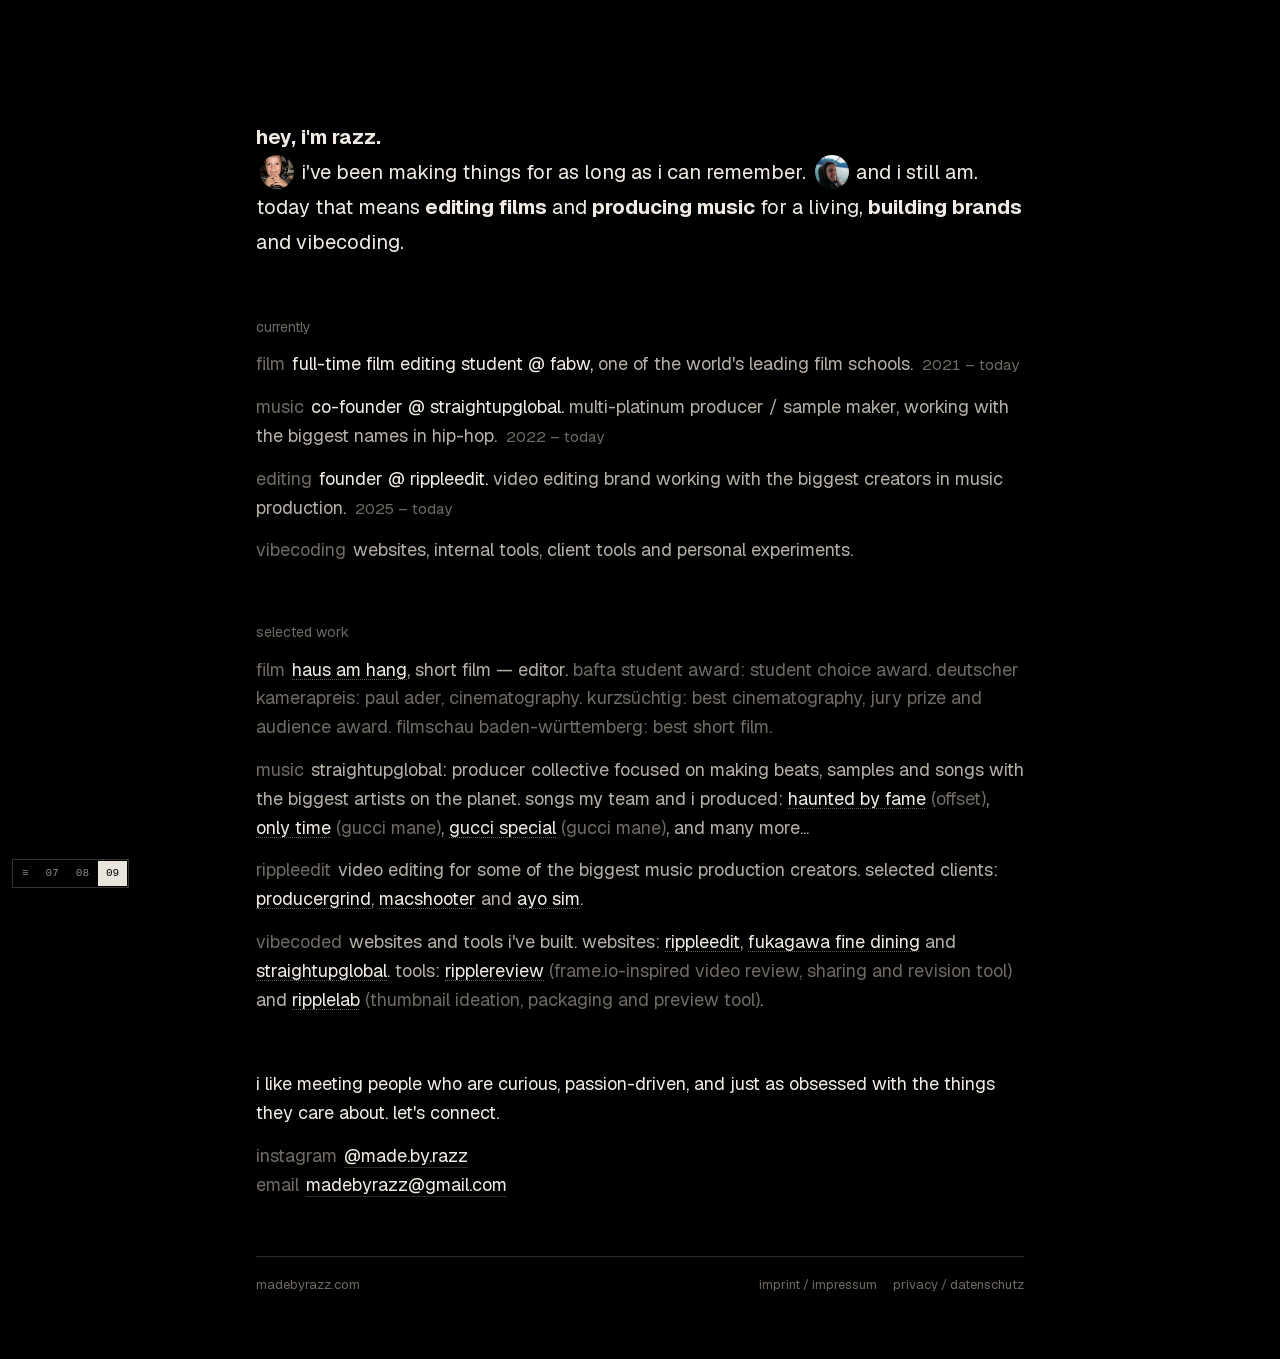
==== 09/index.html @ 76e35e64 "Initial commit: madebyrazz.com directions 07–09 Static personal homepage with three design direction" ====
<!doctype html>
<html lang="en">
<head>
<meta charset="utf-8">
<meta name="viewport" content="width=device-width, initial-scale=1">
<title>Razz — madebyrazz.com</title>
<meta name="description" content="Today that means editing films and producing music for a living, building brands and vibecoding.">
<meta name="theme-color" content="#000000">
<link rel="preload" href="fonts/geist.woff2" as="font" type="font/woff2" crossorigin>
<link rel="stylesheet" href="style.css">
<script>document.documentElement.classList.add('js')</script>
</head>
<body>
<main class="col">

<header class="intro">
  <h1>hey, i'm razz.</h1>
  <p><img class="p face" src="img/me-then.jpg" data-src="img/me-then.jpg" data-ratio="1" alt="Emanuel as a child, wearing studio headphones" width="480" height="480" tabindex="0"> I've been making things for as long as I can remember.
  <img class="p face" src="img/me-now.jpg" data-src="img/me-now.jpg" data-ratio="1" alt="Emanuel today, sitting on a bench" width="640" height="640" tabindex="0"> And I still am.
  Today that means <strong>editing films</strong> and <strong>producing music</strong> for a living, <strong>building brands</strong> and vibecoding.</p>
</header>

<section>
  <h2>CURRENTLY</h2>
  <p><span class="k">FILM</span> <span class="role">Full-time Film Editing Student @ FABW,</span> One of the world's leading film schools. <span class="yr">2021 – today</span></p>
  <p><span class="k">MUSIC</span> <span class="role">Co-Founder @ STRAIGHTUPGLOBAL.</span> Multi-Platinum Producer / Sample Maker, working with the biggest names in hip-hop. <span class="yr">2022 – today</span></p>
  <p><span class="k">EDITING</span> <span class="role">Founder @ RippleEdit.</span> Video editing brand working with the biggest creators in music production. <span class="yr">2025 – today</span></p>
  <p><span class="k">VIBECODING</span> Websites, internal tools, client tools and personal experiments.</p>
</section>

<section>
  <h2>SELECTED WORK</h2>
  <p><span class="k">FILM</span> <span class="p" data-src="img/haus-am-hang.jpg" data-ratio="1.7937219730941705" data-cap="still: MDR / Paul Ader" tabindex="0">HAUS AM HANG</span>, short film — editor.
    <span class="dim">BAFTA Student Award: Student Choice Award. Deutscher Kamerapreis: Paul Ader, Cinematography. kurzsüchtig: best cinematography, jury prize and audience award. Filmschau Baden-Württemberg: Best Short Film.</span></p>
  <p><span class="k">MUSIC</span> STRAIGHTUPGLOBAL: Producer collective focused on making beats, samples and songs with the biggest artists on the planet. SONGS MY TEAM AND I PRODUCED: <a class="p" data-src="img/cover-haunted-by-fame.jpg" data-ratio="1" href="https://open.spotify.com/track/2pHnTA5XactfK9TvlHBKsu" target="_blank" rel="noopener">HAUNTED BY FAME</a> <span class="dim">(Offset)</span>, <a class="p" data-src="img/cover-only-time.jpg" data-ratio="1" href="https://open.spotify.com/track/3jZr9yjhzg2GGnvhRsJiua" target="_blank" rel="noopener">ONLY TIME</a> <span class="dim">(Gucci Mane)</span>, <a class="p" data-src="img/cover-gucci-special.jpg" data-ratio="1" href="https://open.spotify.com/track/094tyHLH13FLZvQ7HyrMTG" target="_blank" rel="noopener">GUCCI SPECIAL</a> <span class="dim">(Gucci Mane)</span>, and many more...</p>
  <p><span class="k">RIPPLEEDIT</span> Video editing for some of the biggest music production creators. SELECTED CLIENTS: <a class="p" data-src="img/ig-producergrind.jpg" data-ratio="1" href="https://www.instagram.com/producergrind/" target="_blank" rel="noopener">ProducerGrind</a>, <a class="p" data-src="img/ig-macshooter.jpg" data-ratio="1" href="https://www.instagram.com/macshooter49/" target="_blank" rel="noopener">MACSHOOTER</a> and <a class="p" data-src="img/ig-ayo-sim.jpg" data-ratio="1" href="https://www.instagram.com/1ayosim/" target="_blank" rel="noopener">Ayo Sim</a>.</p>
  <p><span class="k">VIBECODED</span> Websites and tools I've built. WEBSITES: <a class="p" data-src="img/site-rippleedit.jpg" data-ratio="1.6" data-cap="Video Editing Brand / Website" href="https://ripple-edit.com" target="_blank" rel="noopener">RIPPLEEDIT</a>, <span class="p" data-src="img/site-fukagawa.jpg" data-ratio="1.6" data-cap="Website / Brand" tabindex="0">FUKAGAWA FINE DINING</span> and <span class="p" data-src="img/site-sug-store.jpg" data-ratio="1.6" data-cap="E-Commerce / Music" tabindex="0">STRAIGHTUPGLOBAL</span>. TOOLS: <span class="p" data-src="img/tool-ripplereview.jpg" data-ratio="1.6" tabindex="0">RIPPLEREVIEW</span> <span class="dim">(Frame.io-inspired video review, sharing and revision tool)</span> and <span class="p" data-src="img/tool-ripplelab.jpg" data-ratio="1.6" tabindex="0">RIPPLELAB</span> <span class="dim">(Thumbnail ideation, packaging and preview tool)</span>.</p>
</section>

<section>
  <p class="say">I like meeting people who are curious, passion-driven, and just as obsessed with the things they care about. Let's connect.</p>
  <p class="links"><span class="k">Instagram</span> <a href="https://instagram.com/made.by.razz">@made.by.razz</a><br><span class="k">Email</span> <a href="mailto:madebyrazz@gmail.com">madebyrazz@gmail.com</a></p>
</section>

<footer>
  <span>madebyrazz.com</span>
  <span class="legal"><a href="../imprint/">Imprint / Impressum</a><a href="../privacy/">Privacy / Datenschutz</a></span>
</footer>

</main>

<div class="peek" aria-hidden="true"><div class="frame"><img alt=""></div><p></p></div>
<script src="script.js" defer></script>
<script src="../shared/switcher.js" defer></script>
</body>
</html>
---- 09/style.css ----
@font-face { font-family: 'Geist'; font-style: normal; font-weight: 400 700; font-display: swap; src: url(fonts/geist.woff2) format('woff2'); }

/* 07 — one narrow column, running text, lowercase */
:root {
  color-scheme: dark;
  --bg: #000;
  --ink: #efebe4;
  --text: #b4afa6;
  --dim: #6e6a63;
  --line: #2a2926;
  --f: 'Geist', -apple-system, system-ui, sans-serif;
}
* { box-sizing: border-box; }
html { -webkit-text-size-adjust: 100%; }
body {
  margin: 0;
  background: var(--bg);
  color: var(--text);
  font: 400 16px/1.6 var(--f);
  text-transform: lowercase;
  -webkit-font-smoothing: antialiased;
}
a { color: inherit; }
h1, h2, p, figure { margin: 0; }

/* mobile first: one phone-width column */
.col {
  max-width: 420px;
  margin: 0 auto;
  padding: 72px 24px 0;
}
section, .intro { margin-bottom: 44px; }
section p + p { margin-top: 12px; }

.intro { color: var(--ink); font-size: 17px; line-height: 1.75; }
.intro h1 { font: inherit; font-weight: 700; }
.intro strong { font-weight: 700; }

/* the two photos sit inside the sentence, small and round */
.face {
  display: inline-block;
  width: 1.7em; height: 1.7em;
  margin: 0 0.12em 0 0.18em;
  vertical-align: -0.5em;
  border-radius: 50%;
  object-fit: cover;
  cursor: default;
  transition: opacity .15s;
}
.face:hover, .face.on { opacity: .85; }
.face:focus-visible { outline: 1px solid var(--ink); outline-offset: 2px; }

h2 { font: 400 13px/1.6 var(--f); color: var(--dim); margin-bottom: 10px; }
.k { color: var(--dim); margin-right: 2px; }
.dim { color: var(--dim); }
.role { color: var(--ink); }
.say { color: var(--ink); }
.yr { color: var(--dim); font-size: 0.85em; font-variant-numeric: tabular-nums; white-space: nowrap; margin-left: 4px; }



/* hoverable project names: brighter, with a quiet dotted line */
.p {
  color: var(--ink);
  text-decoration: underline dotted;
  text-decoration-color: #5d5a54;
  text-decoration-thickness: 1px;
  text-underline-offset: 3px;
  cursor: default;
  transition: text-decoration-color .15s;
}
a.p { cursor: pointer; }
.p:hover, .p:focus-visible, .p.on { text-decoration-style: solid; text-decoration-color: var(--ink); outline: none; }

.links a { color: var(--ink); text-decoration: none; border-bottom: 1px solid var(--line); }
.links a:hover { border-color: var(--ink); }

footer {
  display: flex; justify-content: space-between; flex-wrap: wrap; gap: 8px 16px;
  padding: 18px 0 64px;
  border-top: 1px solid var(--line);
  font-size: 13px; color: var(--dim);
}
footer a { text-decoration: none; }
footer a:hover { color: var(--ink); }
.legal { display: flex; gap: 16px; }

/* the small preview that follows the cursor */
.peek {
  position: fixed; left: 0; top: 0; z-index: 10;
  width: 120px;
  text-align: center;
  pointer-events: none;
  opacity: 0;
  transition: opacity .16s ease;
  will-change: transform;
}
.peek.on { opacity: 1; }
.peek .frame {
  overflow: hidden;
  aspect-ratio: 1;
  border-radius: 50%;
  background: #1a1a18;
  box-shadow: 0 12px 40px rgba(0, 0, 0, .55);
}
.peek img { display: block; width: 100%; height: 100%; object-fit: cover; }
.peek p { display: inline-block; margin-top: 4px; padding: 2px 6px; border-radius: 4px; background: var(--bg); font-size: 12px; line-height: 1.4; color: var(--dim); }
.peek p:empty { display: none; }

/* desktop: labels on the left, text on the right, a comfortable reading width */
@media (min-width: 860px) {
  body { font-size: 18px; }
  .col { max-width: 864px; padding: 120px 48px 0; }
  .intro, section { margin-bottom: 56px; }
  .intro { font-size: 20px; line-height: 1.75; }
  section h2 { font-size: 14px; margin-bottom: 12px; }
  section p + p { margin-top: 14px; }
  .peek { width: 140px; }
}
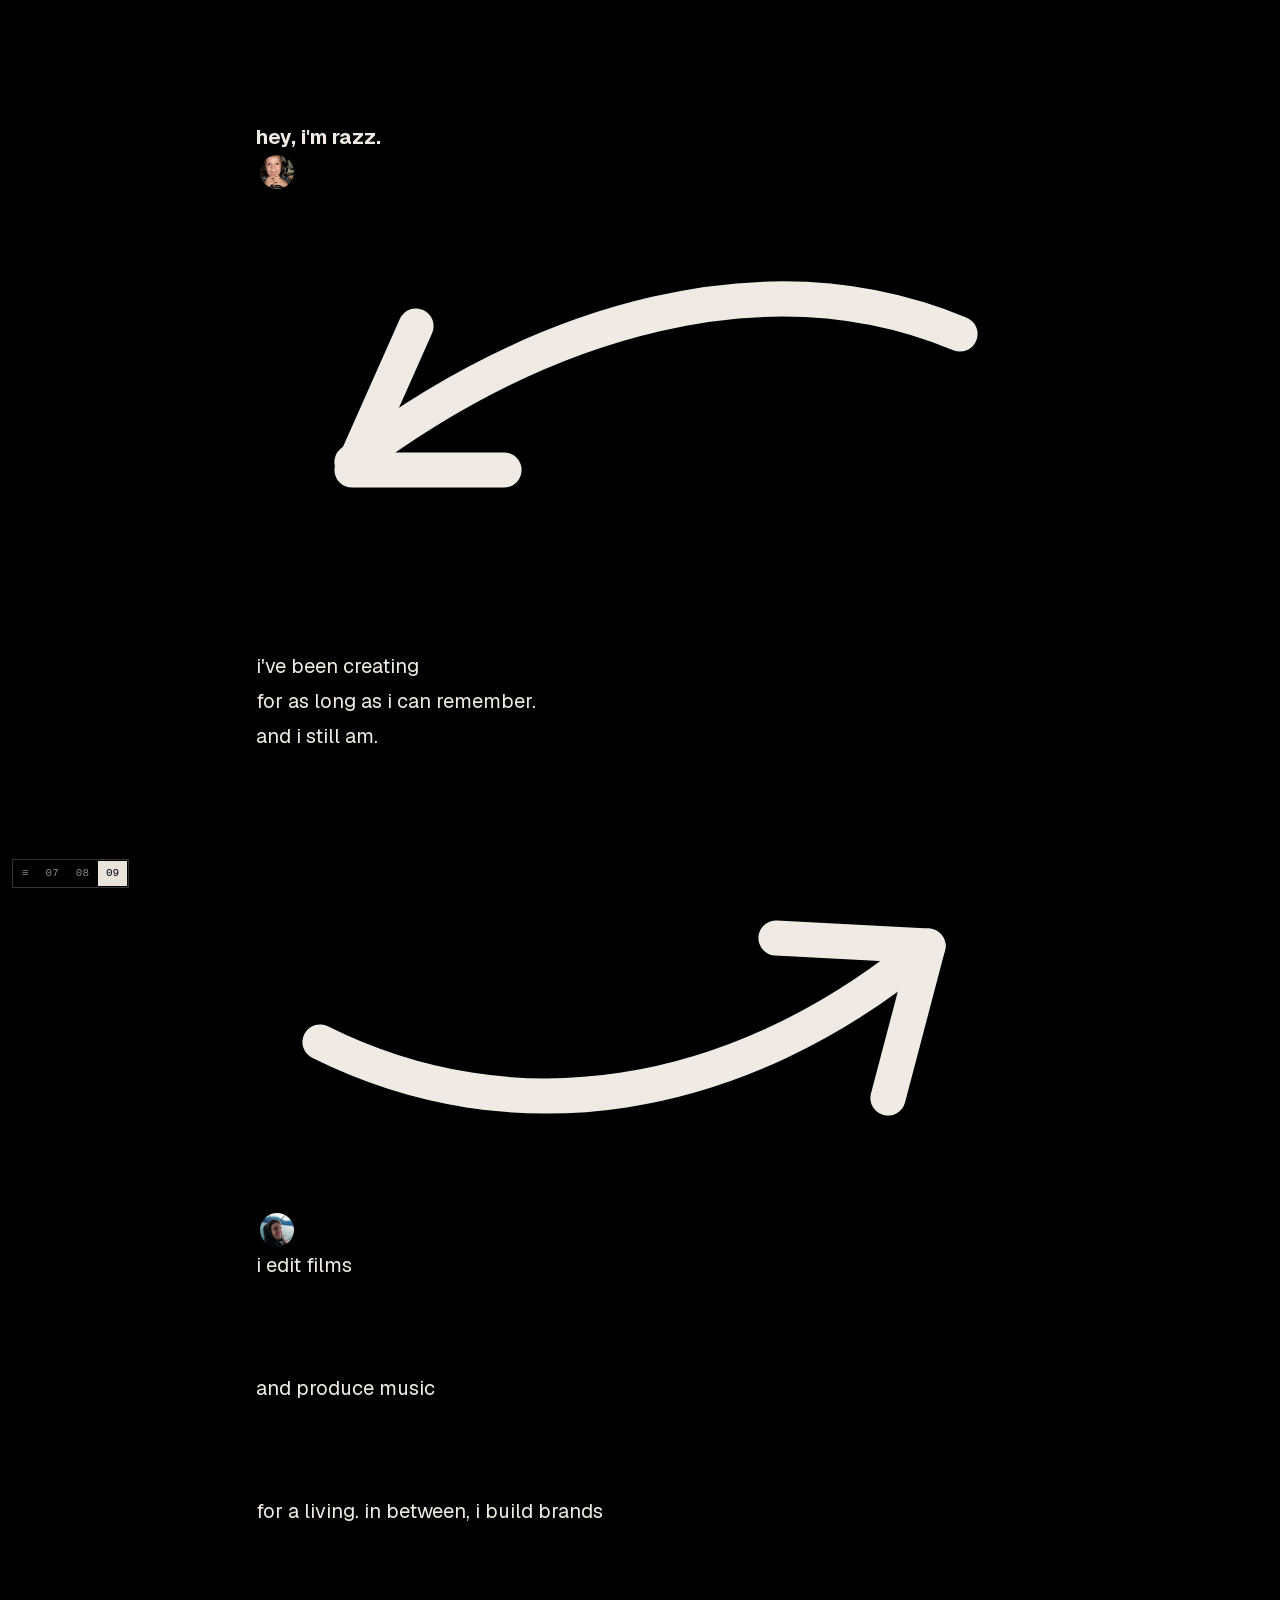
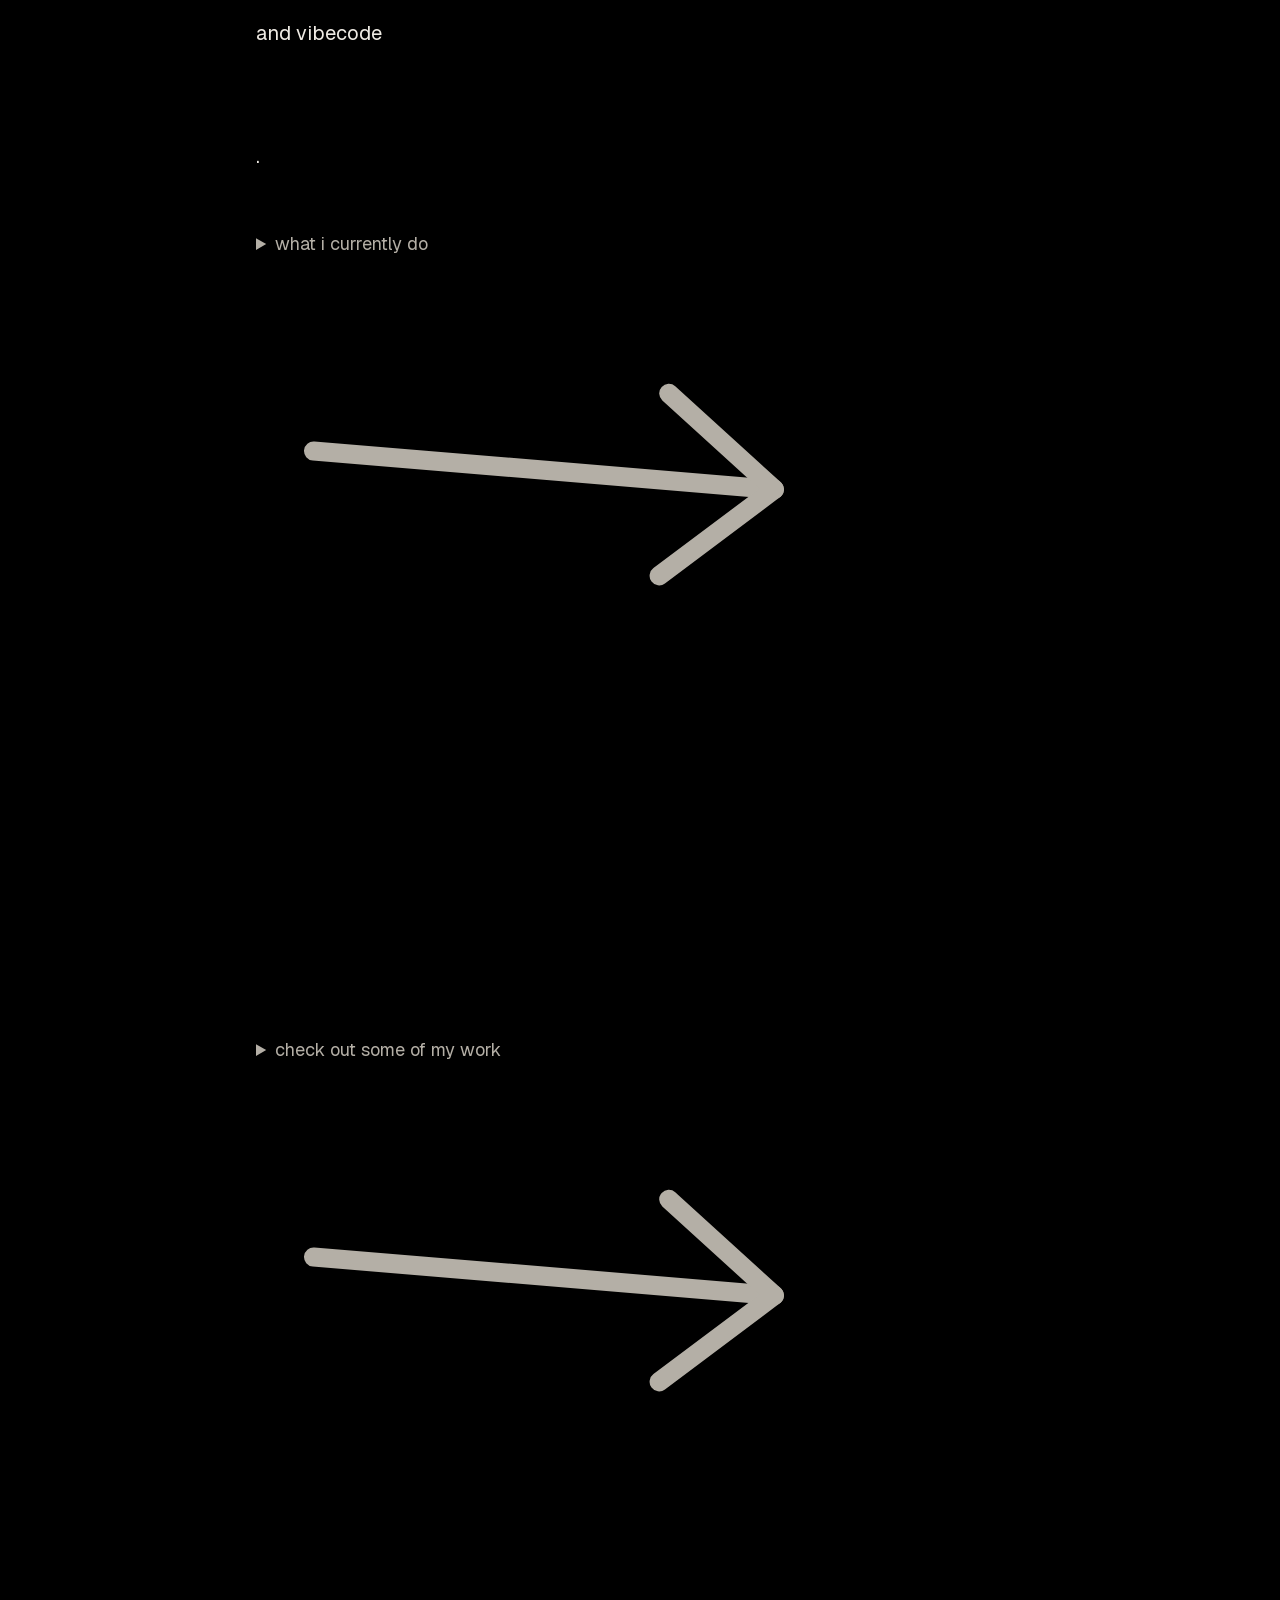
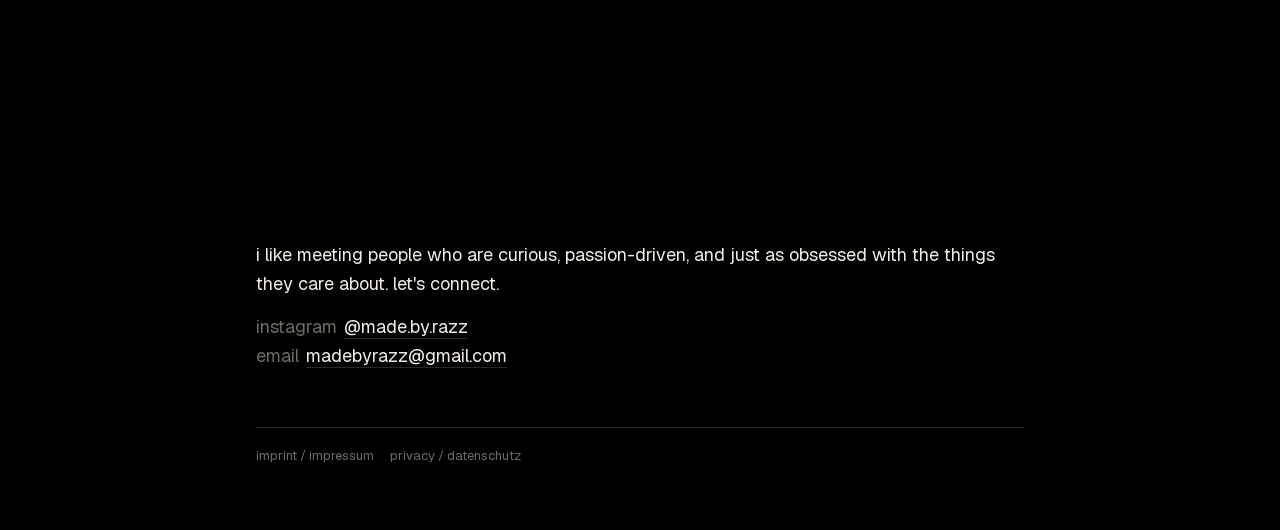
==== commit 214da9ec: "Favicon, tab title, social preview, handoff docs - Round favicon from today's photo, lowercase title" ====
--- a/09/index.html
+++ b/09/index.html
@@ -3,53 +3,79 @@
 <head>
 <meta charset="utf-8">
 <meta name="viewport" content="width=device-width, initial-scale=1">
-<title>Razz — madebyrazz.com</title>
-<meta name="description" content="Today that means editing films and producing music for a living, building brands and vibecoding.">
-<meta name="theme-color" content="#000000">
+<title>razz — editor, producer & creative</title>
+<meta name="description" content="I edit films and produce music for a living. In between, I build brands and vibecode.">
+<meta name="theme-color" content="#0a0a0a">
 <link rel="preload" href="fonts/geist.woff2" as="font" type="font/woff2" crossorigin>
+<link rel="preload" href="fonts/caveat.woff2" as="font" type="font/woff2" crossorigin>
 <link rel="stylesheet" href="style.css">
+<link rel="icon" type="image/png" sizes="64x64" href="img/favicon-64.png">
+<link rel="icon" type="image/png" sizes="512x512" href="img/favicon-512.png">
+<link rel="apple-touch-icon" href="img/apple-touch-icon.png">
+<meta property="og:type" content="website">
+<meta property="og:url" content="https://madebyrazz.com/">
+<meta property="og:title" content="razz — editor, producer & creative">
+<meta property="og:description" content="i edit films and produce music for a living. in between, i build brands and vibecode.">
+<meta property="og:image" content="https://madebyrazz.com/img/og.png">
+<meta property="og:image:width" content="1200">
+<meta property="og:image:height" content="630">
+<meta name="twitter:card" content="summary_large_image">
+<meta name="twitter:image" content="https://madebyrazz.com/img/og.png">
 <script>document.documentElement.classList.add('js')</script>
 </head>
 <body>
+<div class="grain" aria-hidden="true"></div>
+
 <main class="col">
 
 <header class="intro">
-  <h1>hey, i'm razz.</h1>
-  <p><img class="p face" src="img/me-then.jpg" data-src="img/me-then.jpg" data-ratio="1" alt="Emanuel as a child, wearing studio headphones" width="480" height="480" tabindex="0"> I've been making things for as long as I can remember.
-  <img class="p face" src="img/me-now.jpg" data-src="img/me-now.jpg" data-ratio="1" alt="Emanuel today, sitting on a bench" width="640" height="640" tabindex="0"> And I still am.
-  Today that means <strong>editing films</strong> and <strong>producing music</strong> for a living, <strong>building brands</strong> and vibecoding.</p>
+  <h1 class="in" style="--t:.1s">hey, i'm razz.</h1>
+  <figure class="row then in" style="--t:.7s">
+    <img class="p face" src="img/me-then.jpg" data-src="img/me-then.jpg" data-ratio="1" alt="Emanuel as a child, wearing studio headphones" width="480" height="480" tabindex="0">
+    <svg class="arrow" viewBox="0 0 48 28" fill="none" stroke="currentColor" stroke-width="2.2" stroke-linecap="round" stroke-linejoin="round"><path class="draw" d="M44 9 C 32 4, 18 8, 6 17"/><path class="draw tip" d="M15.5 17.5 L 6 17.5 L 10 8.5"/></svg>
+    <figcaption class="hand">i've been creating<br>for as long as i can remember.</figcaption>
+  </figure>
+  <figure class="row now in" style="--t:1.35s">
+    <figcaption class="hand">And I still am.</figcaption>
+    <svg class="arrow" viewBox="0 0 48 28" fill="none" stroke="currentColor" stroke-width="2.2" stroke-linecap="round" stroke-linejoin="round"><path class="draw" d="M4 18 C 16 24, 30 22, 42 12"/><path class="draw tip" d="M39.5 21.5 L 42 12 L 32.5 11.5"/></svg>
+    <img class="p face" src="img/me-now.jpg" data-src="img/me-now.jpg" data-ratio="1" alt="Emanuel today, sitting on a bench" width="640" height="640" tabindex="0">
+  </figure>
+  <p class="today in" style="--t:2s">I <span class="scribble" style="--d:0">edit films<svg viewBox="0 0 100 10" preserveAspectRatio="none" aria-hidden="true"><path d="M0.8 4 C 27.6 6.7, 42.4 5.2, 61.1 4.8 S 85.7 6.9, 95.4 3.8"/></svg></span> and <span class="scribble" style="--d:1">produce music<svg viewBox="0 0 100 10" preserveAspectRatio="none" aria-hidden="true"><path d="M1.4 5.8 C 17.9 4.3, 42.7 4.6, 67.7 4.9 S 90.3 3.6, 94.8 3.8 q 1.8 -0.7 1.6 -0.9"/></svg></span> for a living. In between, I <span class="scribble" style="--d:2">build brands<svg viewBox="0 0 100 10" preserveAspectRatio="none" aria-hidden="true"><path d="M3.3 5.9 C 22.9 8.3, 44.5 8.1, 65.8 4.1 S 80.4 4.6, 96.3 3.1 q 2.2 -1.1 2.1 -1.5"/></svg></span> and <span class="scribble" style="--d:3">vibecode<svg viewBox="0 0 100 10" preserveAspectRatio="none" aria-hidden="true"><path d="M3.7 7.3 C 23 4.5, 39.1 3.8, 56.7 7.2 S 82.5 3.6, 97.5 4.7 q 2 -0.5 2.3 -1"/></svg></span>.</p>
 </header>
 
-<section>
-  <h2>CURRENTLY</h2>
-  <p><span class="k">FILM</span> <span class="role">Full-time Film Editing Student @ FABW,</span> One of the world's leading film schools. <span class="yr">2021 – today</span></p>
-  <p><span class="k">MUSIC</span> <span class="role">Co-Founder @ STRAIGHTUPGLOBAL.</span> Multi-Platinum Producer / Sample Maker, working with the biggest names in hip-hop. <span class="yr">2022 – today</span></p>
-  <p><span class="k">EDITING</span> <span class="role">Founder @ RippleEdit.</span> Video editing brand working with the biggest creators in music production. <span class="yr">2025 – today</span></p>
-  <p><span class="k">VIBECODING</span> Websites, internal tools, client tools and personal experiments.</p>
+<details class="more in wave" style="--t:3.5s">
+  <summary><span class="hand">what i currently do</span><svg class="go" viewBox="0 0 40 40" fill="none" stroke="currentColor" stroke-linecap="round" stroke-linejoin="round" aria-hidden="true"><path class="shaft" d="M3 10 L 27 12"/><path class="tip" d="M21.5 7 L 27 12 L 21 16.5"/></svg></summary>
+  <div class="body">
+    <p><span class="k">film:<svg viewBox="0 0 100 10" preserveAspectRatio="none" aria-hidden="true" style="--i:0"><path d="M4.6 6.3 C 13.9 5.7, 45 7.9, 67.5 6.9 S 86.3 8.3, 99.3 5.7"/></svg></span> full-time film editing student @ <a class="p org" data-src="img/logo-fabw-badge.svg" data-title="Film Academy Baden-Württemberg" data-desc="Film school in Ludwigsburg, Germany. Its students have won Student Academy Awards, BAFTA Student Awards and more." href="https://www.filmakademie.de" target="_blank" rel="noopener"><img class="ico" src="img/logo-fabw-badge.svg" alt="Film Academy Baden-Württemberg" loading="lazy" decoding="async"><span class="t">fabw</span></a>, <span class="dim">one of the world's leading film schools.</span></p>
+    <p><span class="k">music:<svg viewBox="0 0 100 10" preserveAspectRatio="none" aria-hidden="true" style="--i:1"><path d="M2.8 4 C 17.2 6.8, 43 7.2, 67.7 6 S 89.5 5.1, 97.5 6.7"/></svg></span> co-founder @ <a class="p org" data-src="img/logo-sug-badge.jpg" data-title="STRAIGHTUPGLOBAL" data-desc="Producer collective making samples that end up in songs with the biggest names in hip-hop." href="https://www.instagram.com/straightupglobal/" target="_blank" rel="noopener"><img class="ico" src="img/logo-sug-badge.jpg" alt="STRAIGHTUPGLOBAL" loading="lazy" decoding="async"><span class="t">straightupglobal</span></a>, <span class="dim">multi-platinum producer / sample maker.</span></p>
+    <p><span class="k">editing:<svg viewBox="0 0 100 10" preserveAspectRatio="none" aria-hidden="true" style="--i:2"><path d="M1.6 5.1 C 12.1 2.6, 50.9 7.6, 63.2 4.1 S 86.7 6.1, 97.9 8 q 2.5 -0.8 2.7 -1.3"/></svg></span> founder @ <a class="p org" data-src="img/logo-rippleedit-badge.jpg" data-title="RippleEdit" data-desc="Video editing services for the biggest music production creators and their content across social media." href="https://ripple-edit.com" target="_blank" rel="noopener"><img class="ico" src="img/logo-rippleedit-badge.jpg" alt="RippleEdit" loading="lazy" decoding="async"><span class="t">rippleedit</span></a>, <span class="dim">working with the biggest creators in music production.</span></p>
+    <p class="quiet"><span class="k">vibecoding:</span> Websites, internal tools, client tools and personal experiments.</p>
+  </div>
+</details>
+
+<details class="more in wave" style="--t:3.62s">
+  <summary><span class="hand">check out some of my work</span><svg class="go" viewBox="0 0 40 40" fill="none" stroke="currentColor" stroke-linecap="round" stroke-linejoin="round" aria-hidden="true"><path class="shaft" d="M3 10 L 27 12"/><path class="tip" d="M21.5 7 L 27 12 L 21 16.5"/></svg></summary>
+  <div class="body">
+    <p><span class="k">one of the films i edited:</span> <a class="p" data-src="img/haus-am-hang-graded.jpg" data-ratio="1" data-title="Halfway House" data-desc="Short film. In a youth detention facility in the Black Forest, the disciplined Jurek is thrown off balance by the new inmate Sascha. Directed by Konstantin Münzel, cinematography by Paul Ader, edited by me." href="https://youtu.be/LbID0HTj_wI" target="_blank" rel="noopener"><img class="ico" src="img/haus-am-hang-graded.jpg" alt="" loading="lazy" decoding="async"><span class="t">halfway house</span></a>. <span class="dim">BAFTA Student Award: Student Choice Award. Deutscher Kamerapreis: Paul Ader, Cinematography. kurzsüchtig: best cinematography, jury prize and audience award. Filmschau Baden-Württemberg: Best Short Film.</span></p>
+    <p><span class="k">songs my team and i produced:</span> <a class="p" data-src="img/cover-haunted-by-fame.jpg" data-ratio="1" data-title="Haunted by Fame" data-desc="Offset, 18.4M monthly listeners. The title track of his album Haunted by Fame, built on a sample of ours." href="https://open.spotify.com/track/2pHnTA5XactfK9TvlHBKsu" target="_blank" rel="noopener"><img class="ico" src="img/cover-haunted-by-fame.jpg" alt="" loading="lazy" decoding="async"><span class="t">HAUNTED BY FAME</span></a> <span class="dim">(Offset)</span>, <a class="p" data-src="img/cover-only-time.jpg" data-ratio="1" data-title="Only Time" data-desc="Gucci Mane, 19.7M monthly listeners. Built on a sample of ours." href="https://open.spotify.com/track/3jZr9yjhzg2GGnvhRsJiua" target="_blank" rel="noopener"><img class="ico" src="img/cover-only-time.jpg" alt="" loading="lazy" decoding="async"><span class="t">ONLY TIME</span></a> <span class="dim">(Gucci Mane)</span>, <a class="p" data-src="img/cover-gucci-special.jpg" data-ratio="1" data-title="Gucci Special" data-desc="Gucci Mane, 19.7M monthly listeners. A beat of ours that sat on a hard drive for two years before it got placed." href="https://open.spotify.com/track/094tyHLH13FLZvQ7HyrMTG" target="_blank" rel="noopener"><img class="ico" src="img/cover-gucci-special.jpg" alt="" loading="lazy" decoding="async"><span class="t">GUCCI SPECIAL</span></a> <span class="dim">(Gucci Mane)</span>, <span class="dim">and many more...</span></p>
+    <p><span class="k">creators i edit for:</span> <a class="p" data-src="img/ig-producergrind.jpg" data-ratio="1" data-title="ProducerGrind" data-desc="Was the biggest podcast and hub for producers, with interviews with Metro Boomin, Zaytoven, Timbaland and more. 244K YouTube subscribers · 281K Instagram followers." href="https://www.instagram.com/producergrind/" target="_blank" rel="noopener"><img class="ico" src="img/ig-producergrind.jpg" alt="" loading="lazy" decoding="async"><span class="t">ProducerGrind</span></a>, <a class="p" data-src="img/ig-macshooter.jpg" data-ratio="1" data-title="MACSHOOTER" data-desc="Producer and creator with credits for Future, Polo G, Young Thug and G Herbo. 69K YouTube subscribers · 51.8K Instagram followers." href="https://www.instagram.com/macshooter49/" target="_blank" rel="noopener"><img class="ico" src="img/ig-macshooter.jpg" alt="" loading="lazy" decoding="async"><span class="t">MACSHOOTER</span></a> and <a class="p" data-src="img/ig-ayo-sim.jpg" data-ratio="1" data-title="Ayo Sim" data-desc="Platinum producer behind songs for Gunna, Lil Baby and Lil Durk. Started his content in late 2025 and runs it at a seriously high level. 4.67K YouTube subscribers · 13.4K Instagram followers." href="https://www.instagram.com/1ayosim/" target="_blank" rel="noopener"><img class="ico" src="img/ig-ayo-sim.jpg" alt="" loading="lazy" decoding="async"><span class="t">Ayo Sim</span></a>.</p>
+    <p class="quiet"><span class="k">websites i vibecoded:</span> <a class="p" data-src="img/logo-rippleedit-badge.jpg" data-ratio="1" data-title="RippleEdit, portfolio website" data-desc="The brand’s business card: a clean portfolio with scroll effects that serve the story, and a direct way to send inquiries." href="https://ripple-edit.com" target="_blank" rel="noopener"><img class="ico" src="img/logo-rippleedit-badge.jpg" alt="" loading="lazy" decoding="async"><span class="t">rippleedit</span></a>, <span class="p" data-src="img/site-fukagawa.jpg" data-ratio="1" data-title="Fukagawa Fine Dining, website and brand" data-desc="Bringing the restaurant online the way it feels in person: a precise, warm room and the art of ikebana. Built for a close friend, the owner." tabindex="0"><img class="ico" src="img/site-fukagawa.jpg" alt="" loading="lazy" decoding="async"><span class="t">fukagawa fine dining</span></span> and <a class="p" data-src="img/logo-sug-badge.jpg" data-ratio="1" data-title="STRAIGHTUPGLOBAL, Shopify store" data-desc="A professional home with a clear brand identity that gives producers access to our samples." href="https://7b4b9b.myshopify.com" target="_blank" rel="noopener"><img class="ico" src="img/logo-sug-badge.jpg" alt="" loading="lazy" decoding="async"><span class="t">straightupglobal</span></a>.</p>
+    <p class="quiet"><span class="k">tools i vibecoded:</span> <span class="p" data-src="img/logo-ripplereview-badge.jpg" data-ratio="1" data-title="RippleReview" data-desc="Client-internal tool for RippleEdit clients: Frame.io-inspired video review, sharing and revisions." tabindex="0"><img class="ico" src="img/logo-ripplereview-badge.jpg" alt="" loading="lazy" decoding="async"><span class="t">ripplereview</span></span>, <span class="p" data-src="img/logo-ripplelab-badge.jpg" data-ratio="1" data-title="RippleLab" data-desc="Internal tool for RippleEdit: thumbnail ideation, packaging and preview." tabindex="0"><img class="ico" src="img/logo-ripplelab-badge.jpg" alt="" loading="lazy" decoding="async"><span class="t">ripplelab</span></span> and <span class="p" data-src="img/logo-sugpacks-badge.jpg" data-ratio="1" data-title="SUG Packs" data-desc="Internal tool for STRAIGHTUPGLOBAL: a smart library for our samples." tabindex="0"><img class="ico" src="img/logo-sugpacks-badge.jpg" alt="" loading="lazy" decoding="async"><span class="t">sug packs</span></span>.</p>
+  </div>
+</details>
+
+<section class="in wave" style="--t:3.74s">
+  <p class="say">I like meeting people who are curious, passion-driven, and just as obsessed with the things they care about. Let's connect.</p>
+  <p class="links"><span class="k">Instagram</span> <a href="https://instagram.com/made.by.razz" target="_blank" rel="noopener">@made.by.razz</a><br><span class="k">Email</span> <a href="mailto:madebyrazz@gmail.com">madebyrazz@gmail.com</a></p>
 </section>
 
-<section>
-  <h2>SELECTED WORK</h2>
-  <p><span class="k">FILM</span> <span class="p" data-src="img/haus-am-hang.jpg" data-ratio="1.7937219730941705" data-cap="still: MDR / Paul Ader" tabindex="0">HAUS AM HANG</span>, short film — editor.
-    <span class="dim">BAFTA Student Award: Student Choice Award. Deutscher Kamerapreis: Paul Ader, Cinematography. kurzsüchtig: best cinematography, jury prize and audience award. Filmschau Baden-Württemberg: Best Short Film.</span></p>
-  <p><span class="k">MUSIC</span> STRAIGHTUPGLOBAL: Producer collective focused on making beats, samples and songs with the biggest artists on the planet. SONGS MY TEAM AND I PRODUCED: <a class="p" data-src="img/cover-haunted-by-fame.jpg" data-ratio="1" href="https://open.spotify.com/track/2pHnTA5XactfK9TvlHBKsu" target="_blank" rel="noopener">HAUNTED BY FAME</a> <span class="dim">(Offset)</span>, <a class="p" data-src="img/cover-only-time.jpg" data-ratio="1" href="https://open.spotify.com/track/3jZr9yjhzg2GGnvhRsJiua" target="_blank" rel="noopener">ONLY TIME</a> <span class="dim">(Gucci Mane)</span>, <a class="p" data-src="img/cover-gucci-special.jpg" data-ratio="1" href="https://open.spotify.com/track/094tyHLH13FLZvQ7HyrMTG" target="_blank" rel="noopener">GUCCI SPECIAL</a> <span class="dim">(Gucci Mane)</span>, and many more...</p>
-  <p><span class="k">RIPPLEEDIT</span> Video editing for some of the biggest music production creators. SELECTED CLIENTS: <a class="p" data-src="img/ig-producergrind.jpg" data-ratio="1" href="https://www.instagram.com/producergrind/" target="_blank" rel="noopener">ProducerGrind</a>, <a class="p" data-src="img/ig-macshooter.jpg" data-ratio="1" href="https://www.instagram.com/macshooter49/" target="_blank" rel="noopener">MACSHOOTER</a> and <a class="p" data-src="img/ig-ayo-sim.jpg" data-ratio="1" href="https://www.instagram.com/1ayosim/" target="_blank" rel="noopener">Ayo Sim</a>.</p>
-  <p><span class="k">VIBECODED</span> Websites and tools I've built. WEBSITES: <a class="p" data-src="img/site-rippleedit.jpg" data-ratio="1.6" data-cap="Video Editing Brand / Website" href="https://ripple-edit.com" target="_blank" rel="noopener">RIPPLEEDIT</a>, <span class="p" data-src="img/site-fukagawa.jpg" data-ratio="1.6" data-cap="Website / Brand" tabindex="0">FUKAGAWA FINE DINING</span> and <span class="p" data-src="img/site-sug-store.jpg" data-ratio="1.6" data-cap="E-Commerce / Music" tabindex="0">STRAIGHTUPGLOBAL</span>. TOOLS: <span class="p" data-src="img/tool-ripplereview.jpg" data-ratio="1.6" tabindex="0">RIPPLEREVIEW</span> <span class="dim">(Frame.io-inspired video review, sharing and revision tool)</span> and <span class="p" data-src="img/tool-ripplelab.jpg" data-ratio="1.6" tabindex="0">RIPPLELAB</span> <span class="dim">(Thumbnail ideation, packaging and preview tool)</span>.</p>
-</section>
-
-<section>
-  <p class="say">I like meeting people who are curious, passion-driven, and just as obsessed with the things they care about. Let's connect.</p>
-  <p class="links"><span class="k">Instagram</span> <a href="https://instagram.com/made.by.razz">@made.by.razz</a><br><span class="k">Email</span> <a href="mailto:madebyrazz@gmail.com">madebyrazz@gmail.com</a></p>
-</section>
-
-<footer>
-  <span>madebyrazz.com</span>
+<footer class="in wave" style="--t:3.86s">
   <span class="legal"><a href="../imprint/">Imprint / Impressum</a><a href="../privacy/">Privacy / Datenschutz</a></span>
 </footer>
 
 </main>
 
-<div class="peek" aria-hidden="true"><div class="frame"><img alt=""></div><p></p></div>
+<div class="peek" aria-hidden="true"><div class="frame"><img alt=""></div><p></p><div class="info"><b></b><span></span></div></div>
 <script src="script.js" defer></script>
 <script src="../shared/switcher.js" defer></script>
 </body>
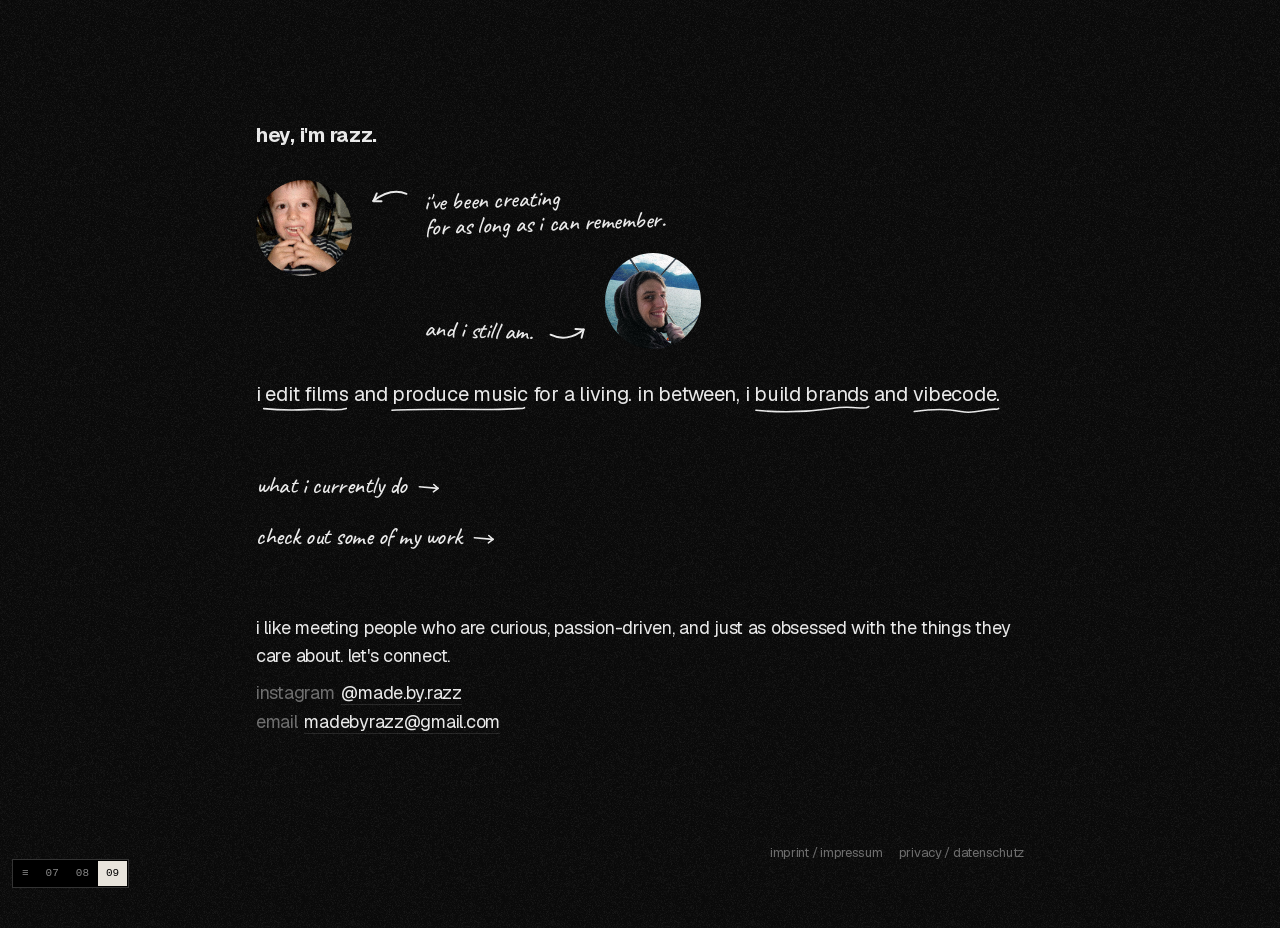
==== commit bede6ae6: "One smooth load-in wave, tab title with spaced hyphen - Whole page arrives in one top-to-bottom wave" ====
--- a/09/index.html
+++ b/09/index.html
@@ -3,7 +3,7 @@
 <head>
 <meta charset="utf-8">
 <meta name="viewport" content="width=device-width, initial-scale=1">
-<title>razz — editor, producer & creative</title>
+<title>razz - editor, producer & creative</title>
 <meta name="description" content="I edit films and produce music for a living. In between, I build brands and vibecode.">
 <meta name="theme-color" content="#0a0a0a">
 <link rel="preload" href="fonts/geist.woff2" as="font" type="font/woff2" crossorigin>
@@ -14,7 +14,7 @@
 <link rel="apple-touch-icon" href="img/apple-touch-icon.png">
 <meta property="og:type" content="website">
 <meta property="og:url" content="https://madebyrazz.com/">
-<meta property="og:title" content="razz — editor, producer & creative">
+<meta property="og:title" content="razz - editor, producer & creative">
 <meta property="og:description" content="i edit films and produce music for a living. in between, i build brands and vibecode.">
 <meta property="og:image" content="https://madebyrazz.com/img/og.png">
 <meta property="og:image:width" content="1200">
@@ -29,21 +29,21 @@
 <main class="col">
 
 <header class="intro">
-  <h1 class="in" style="--t:.1s">hey, i'm razz.</h1>
-  <figure class="row then in" style="--t:.7s">
+  <h1 class="in" style="--t:.05s">hey, i'm razz.</h1>
+  <figure class="row then in" style="--t:.12s">
     <img class="p face" src="img/me-then.jpg" data-src="img/me-then.jpg" data-ratio="1" alt="Emanuel as a child, wearing studio headphones" width="480" height="480" tabindex="0">
     <svg class="arrow" viewBox="0 0 48 28" fill="none" stroke="currentColor" stroke-width="2.2" stroke-linecap="round" stroke-linejoin="round"><path class="draw" d="M44 9 C 32 4, 18 8, 6 17"/><path class="draw tip" d="M15.5 17.5 L 6 17.5 L 10 8.5"/></svg>
     <figcaption class="hand">i've been creating<br>for as long as i can remember.</figcaption>
   </figure>
-  <figure class="row now in" style="--t:1.35s">
+  <figure class="row now in" style="--t:.19s">
     <figcaption class="hand">And I still am.</figcaption>
     <svg class="arrow" viewBox="0 0 48 28" fill="none" stroke="currentColor" stroke-width="2.2" stroke-linecap="round" stroke-linejoin="round"><path class="draw" d="M4 18 C 16 24, 30 22, 42 12"/><path class="draw tip" d="M39.5 21.5 L 42 12 L 32.5 11.5"/></svg>
     <img class="p face" src="img/me-now.jpg" data-src="img/me-now.jpg" data-ratio="1" alt="Emanuel today, sitting on a bench" width="640" height="640" tabindex="0">
   </figure>
-  <p class="today in" style="--t:2s">I <span class="scribble" style="--d:0">edit films<svg viewBox="0 0 100 10" preserveAspectRatio="none" aria-hidden="true"><path d="M0.8 4 C 27.6 6.7, 42.4 5.2, 61.1 4.8 S 85.7 6.9, 95.4 3.8"/></svg></span> and <span class="scribble" style="--d:1">produce music<svg viewBox="0 0 100 10" preserveAspectRatio="none" aria-hidden="true"><path d="M1.4 5.8 C 17.9 4.3, 42.7 4.6, 67.7 4.9 S 90.3 3.6, 94.8 3.8 q 1.8 -0.7 1.6 -0.9"/></svg></span> for a living. In between, I <span class="scribble" style="--d:2">build brands<svg viewBox="0 0 100 10" preserveAspectRatio="none" aria-hidden="true"><path d="M3.3 5.9 C 22.9 8.3, 44.5 8.1, 65.8 4.1 S 80.4 4.6, 96.3 3.1 q 2.2 -1.1 2.1 -1.5"/></svg></span> and <span class="scribble" style="--d:3">vibecode<svg viewBox="0 0 100 10" preserveAspectRatio="none" aria-hidden="true"><path d="M3.7 7.3 C 23 4.5, 39.1 3.8, 56.7 7.2 S 82.5 3.6, 97.5 4.7 q 2 -0.5 2.3 -1"/></svg></span>.</p>
+  <p class="today in" style="--t:.26s">I <span class="scribble" style="--d:0">edit films<svg viewBox="0 0 100 10" preserveAspectRatio="none" aria-hidden="true"><path d="M0.8 4 C 27.6 6.7, 42.4 5.2, 61.1 4.8 S 85.7 6.9, 95.4 3.8"/></svg></span> and <span class="scribble" style="--d:1">produce music<svg viewBox="0 0 100 10" preserveAspectRatio="none" aria-hidden="true"><path d="M1.4 5.8 C 17.9 4.3, 42.7 4.6, 67.7 4.9 S 90.3 3.6, 94.8 3.8 q 1.8 -0.7 1.6 -0.9"/></svg></span> for a living. In between, I <span class="scribble" style="--d:2">build brands<svg viewBox="0 0 100 10" preserveAspectRatio="none" aria-hidden="true"><path d="M3.3 5.9 C 22.9 8.3, 44.5 8.1, 65.8 4.1 S 80.4 4.6, 96.3 3.1 q 2.2 -1.1 2.1 -1.5"/></svg></span> and <span class="scribble" style="--d:3">vibecode<svg viewBox="0 0 100 10" preserveAspectRatio="none" aria-hidden="true"><path d="M3.7 7.3 C 23 4.5, 39.1 3.8, 56.7 7.2 S 82.5 3.6, 97.5 4.7 q 2 -0.5 2.3 -1"/></svg></span>.</p>
 </header>
 
-<details class="more in wave" style="--t:3.5s">
+<details class="more in" style="--t:.33s">
   <summary><span class="hand">what i currently do</span><svg class="go" viewBox="0 0 40 40" fill="none" stroke="currentColor" stroke-linecap="round" stroke-linejoin="round" aria-hidden="true"><path class="shaft" d="M3 10 L 27 12"/><path class="tip" d="M21.5 7 L 27 12 L 21 16.5"/></svg></summary>
   <div class="body">
     <p><span class="k">film:<svg viewBox="0 0 100 10" preserveAspectRatio="none" aria-hidden="true" style="--i:0"><path d="M4.6 6.3 C 13.9 5.7, 45 7.9, 67.5 6.9 S 86.3 8.3, 99.3 5.7"/></svg></span> full-time film editing student @ <a class="p org" data-src="img/logo-fabw-badge.svg" data-title="Film Academy Baden-Württemberg" data-desc="Film school in Ludwigsburg, Germany. Its students have won Student Academy Awards, BAFTA Student Awards and more." href="https://www.filmakademie.de" target="_blank" rel="noopener"><img class="ico" src="img/logo-fabw-badge.svg" alt="Film Academy Baden-Württemberg" loading="lazy" decoding="async"><span class="t">fabw</span></a>, <span class="dim">one of the world's leading film schools.</span></p>
@@ -53,7 +53,7 @@
   </div>
 </details>
 
-<details class="more in wave" style="--t:3.62s">
+<details class="more in" style="--t:.4s">
   <summary><span class="hand">check out some of my work</span><svg class="go" viewBox="0 0 40 40" fill="none" stroke="currentColor" stroke-linecap="round" stroke-linejoin="round" aria-hidden="true"><path class="shaft" d="M3 10 L 27 12"/><path class="tip" d="M21.5 7 L 27 12 L 21 16.5"/></svg></summary>
   <div class="body">
     <p><span class="k">one of the films i edited:</span> <a class="p" data-src="img/haus-am-hang-graded.jpg" data-ratio="1" data-title="Halfway House" data-desc="Short film. In a youth detention facility in the Black Forest, the disciplined Jurek is thrown off balance by the new inmate Sascha. Directed by Konstantin Münzel, cinematography by Paul Ader, edited by me." href="https://youtu.be/LbID0HTj_wI" target="_blank" rel="noopener"><img class="ico" src="img/haus-am-hang-graded.jpg" alt="" loading="lazy" decoding="async"><span class="t">halfway house</span></a>. <span class="dim">BAFTA Student Award: Student Choice Award. Deutscher Kamerapreis: Paul Ader, Cinematography. kurzsüchtig: best cinematography, jury prize and audience award. Filmschau Baden-Württemberg: Best Short Film.</span></p>
@@ -64,12 +64,12 @@
   </div>
 </details>
 
-<section class="in wave" style="--t:3.74s">
+<section class="in" style="--t:.47s">
   <p class="say">I like meeting people who are curious, passion-driven, and just as obsessed with the things they care about. Let's connect.</p>
   <p class="links"><span class="k">Instagram</span> <a href="https://instagram.com/made.by.razz" target="_blank" rel="noopener">@made.by.razz</a><br><span class="k">Email</span> <a href="mailto:madebyrazz@gmail.com">madebyrazz@gmail.com</a></p>
 </section>
 
-<footer class="in wave" style="--t:3.86s">
+<footer class="in" style="--t:.54s">
   <span class="legal"><a href="../imprint/">Imprint / Impressum</a><a href="../privacy/">Privacy / Datenschutz</a></span>
 </footer>
 
--- a/09/style.css
+++ b/09/style.css
@@ -1,13 +1,15 @@
+@font-face { font-family: 'Caveat'; font-style: normal; font-weight: 400 700; font-display: swap; src: url(fonts/caveat.woff2) format('woff2'); }
 @font-face { font-family: 'Geist'; font-style: normal; font-weight: 400 700; font-display: swap; src: url(fonts/geist.woff2) format('woff2'); }
 
 /* 07 — one narrow column, running text, lowercase */
 :root {
   color-scheme: dark;
-  --bg: #000;
-  --ink: #efebe4;
-  --text: #b4afa6;
-  --dim: #6e6a63;
-  --line: #2a2926;
+  --bg: #0a0a0a;      /* just above black, neutral */
+  --ink: #ededed;
+  --text: #b3b3b3;
+  --dim: #6e6e6e;
+  --line: #262626;
+  --accent: #fa5232;   /* burning orange, leaning red */
   --f: 'Geist', -apple-system, system-ui, sans-serif;
 }
 * { box-sizing: border-box; }
@@ -18,6 +20,7 @@
   color: var(--text);
   font: 400 16px/1.6 var(--f);
   text-transform: lowercase;
+  letter-spacing: -0.015em;
   -webkit-font-smoothing: antialiased;
 }
 a { color: inherit; }
@@ -29,19 +32,21 @@
   margin: 0 auto;
   padding: 72px 24px 0;
 }
-section, .intro { margin-bottom: 44px; }
-section p + p { margin-top: 12px; }
-
-.intro { color: var(--ink); font-size: 17px; line-height: 1.75; }
-.intro h1 { font: inherit; font-weight: 700; }
-.intro strong { font-weight: 700; }
-
-/* the two photos sit inside the sentence, small and round */
+section, .intro { margin-bottom: 64px; }
+section p + p { margin-top: 6px; }
+
+.intro { color: var(--ink); font-size: 17px; line-height: 1.5; }
+.intro h1 { font: inherit; font-weight: 700; margin-bottom: 22px; }
+
+/* each photo with its sentence beside it, one under the other */
+.col { --gap: 16px; }
+/* the indent where the second handwritten line starts; reused by the second button */
+.col { --indent: calc(var(--face) + 2 * var(--gap) + var(--hand) * 1.75 - 10px); }
+.intro .row { display: flex; align-items: center; gap: var(--gap); margin: 0 0 6px; }
 .face {
-  display: inline-block;
-  width: 1.7em; height: 1.7em;
-  margin: 0 0.12em 0 0.18em;
-  vertical-align: -0.5em;
+  flex: none;
+  display: block;
+  width: 76px; height: 76px;
   border-radius: 50%;
   object-fit: cover;
   cursor: default;
@@ -49,8 +54,40 @@
 }
 .face:hover, .face.on { opacity: .85; }
 .face:focus-visible { outline: 1px solid var(--ink); outline-offset: 2px; }
-
-h2 { font: 400 13px/1.6 var(--f); color: var(--dim); margin-bottom: 10px; }
+.today { margin-top: 22px; }
+
+/* the two sentences are handwritten notes, each with an arrow back to its photo */
+body { --hand: 19px; --pen: calc(var(--hand) * 0.065); }
+.hand { font-family: 'Caveat', cursive; font-weight: 500; font-size: var(--hand); line-height: 1.05; color: var(--ink); white-space: nowrap; letter-spacing: -0.02em; }
+.then .hand { transform: rotate(-2deg); }
+.now .hand { transform: rotate(2deg); }
+
+/* the two photos sit closer: the first note rides high, the second sits low,
+   so the second photo (on the other side) can tuck up next to the first one */
+.col { --face: 76px; }
+.intro .row.then { align-items: flex-start; }
+.intro .row.then .arrow, .intro .row.then .hand { margin-top: calc(var(--face) * 0.06); }
+.intro .row.now { align-items: flex-end; padding-left: var(--indent); margin-top: calc(var(--face) * -0.32); }
+.intro .row.now .arrow, .intro .row.now .hand { margin-bottom: calc(var(--face) * 0.06); }
+.now .arrow { margin: 0 -4px 0 -6px; }
+.svg.defs, .defs { position: absolute; width: 0; height: 0; overflow: hidden; }
+.arrow { flex: none; display: block; width: calc(var(--hand) * 1.75); height: calc(var(--hand) * 1.02); margin: 0 -6px 0 -4px; color: var(--ink); overflow: visible; }
+@keyframes draw { to { stroke-dashoffset: 0; } }
+
+/* hand-drawn underlines in the closing sentence */
+.scribble { position: relative; white-space: nowrap; }
+.scribble svg {
+  position: absolute; left: -2px; right: -2px; bottom: -0.32em;
+  width: calc(100% + 4px); height: 0.45em;
+  overflow: visible; pointer-events: none;
+  color: var(--ink);
+}
+.scribble path {
+  fill: none; stroke: currentColor; stroke-width: var(--pen); stroke-linecap: round;
+  vector-effect: non-scaling-stroke;
+}
+
+h2 { font: 400 13px/1.6 var(--f); color: var(--dim); margin-bottom: 4px; }
 .k { color: var(--dim); margin-right: 2px; }
 .dim { color: var(--dim); }
 .role { color: var(--ink); }
@@ -63,7 +100,7 @@
 .p {
   color: var(--ink);
   text-decoration: underline dotted;
-  text-decoration-color: #5d5a54;
+  text-decoration-color: #5a5a5a;
   text-decoration-thickness: 1px;
   text-underline-offset: 3px;
   cursor: default;
@@ -76,9 +113,8 @@
 .links a:hover { border-color: var(--ink); }
 
 footer {
-  display: flex; justify-content: space-between; flex-wrap: wrap; gap: 8px 16px;
+  display: flex; justify-content: flex-end; flex-wrap: wrap; gap: 8px 16px;
   padding: 18px 0 64px;
-  border-top: 1px solid var(--line);
   font-size: 13px; color: var(--dim);
 }
 footer a { text-decoration: none; }
@@ -100,7 +136,7 @@
   overflow: hidden;
   aspect-ratio: 1;
   border-radius: 50%;
-  background: #1a1a18;
+  background: #1a1a1a;
   box-shadow: 0 12px 40px rgba(0, 0, 0, .55);
 }
 .peek img { display: block; width: 100%; height: 100%; object-fit: cover; }
@@ -111,10 +147,165 @@
 @media (min-width: 860px) {
   body { font-size: 18px; }
   .col { max-width: 864px; padding: 120px 48px 0; }
-  .intro, section { margin-bottom: 56px; }
-  .intro { font-size: 20px; line-height: 1.75; }
-  section h2 { font-size: 14px; margin-bottom: 12px; }
-  section p + p { margin-top: 14px; }
+  .intro, section { margin-bottom: 88px; }
+  .intro { font-size: 20px; }
+  .col { --gap: 20px; }
+  .intro .row { margin-bottom: 8px; }
+  .face { width: 96px; height: 96px; }
+  .col { --face: 96px; }
+  .intro h1 { margin-bottom: 30px; }
+  .today { margin-top: 30px; }
+  body { --hand: 24px; }
+  section h2 { font-size: 14px; margin-bottom: 6px; }
+  section p + p { margin-top: 8px; }
   .peek { width: 140px; }
 }
 
+
+
+/* small phones: keep the handwritten lines on two lines without overflowing */
+@media (max-width: 420px) {
+  .col { padding-left: 20px; padding-right: 20px; }
+  .face { width: 64px; height: 64px; }
+  .col { --face: 64px; }
+  .intro .row.now { margin-top: calc(var(--face) * -0.1); }
+  .col { --gap: 12px; }
+  body { --hand: 17px; }
+}
+
+.intro { position: relative; }
+
+/* film grain over everything */
+body { position: relative; }
+.col { position: relative; z-index: 1; }
+.grain {
+  position: fixed; top: -100px; left: -100px; right: -100px; bottom: -100px;
+  pointer-events: none; z-index: 40;
+  background: url(img/grain.png) repeat;
+  opacity: .07;
+  /* quick, small jumps in place: flickers like film grain instead of sliding */
+  animation: grain 0.8s steps(1) infinite;
+  will-change: transform;
+}
+@keyframes grain {
+  0%   { transform: translate(0, 0); }
+  12%  { transform: translate(-37px, 23px); }
+  25%  { transform: translate(51px, -14px); }
+  37%  { transform: translate(-12px, -58px); }
+  50%  { transform: translate(64px, 41px); }
+  62%  { transform: translate(-71px, 6px); }
+  75%  { transform: translate(18px, 67px); }
+  87%  { transform: translate(-44px, -33px); }
+  100% { transform: translate(0, 0); }
+}
+@media (prefers-reduced-motion: reduce) { .grain { animation: none; } }
+
+
+/* ---------- expandable sections under the hero ---------- */
+:root { interpolate-size: allow-keywords; }
+.more { margin: 0 0 6px; }
+.more + .more { margin-top: 18px; }
+.intro + .more { margin-top: 8px; }
+.more summary {
+  display: inline-flex; align-items: flex-start; gap: 10px;
+  list-style: none; cursor: pointer; user-select: none;
+  padding: 4px 0;
+  color: var(--ink);
+}
+.more summary::-webkit-details-marker { display: none; }
+.more summary:focus-visible { outline: 1px solid var(--ink); outline-offset: 4px; border-radius: 4px; }
+.more summary .hand { transition: opacity .15s; }
+.more summary:hover .hand { opacity: .75; }
+.go { flex: none; width: calc(var(--hand) * 1.3); height: calc(var(--hand) * 1.3); color: var(--ink); overflow: visible;
+  /* line up the arrow's start (25% down the box) with the middle of the handwriting */
+  margin: calc(var(--hand) * 0.23) 0 calc(var(--hand) * -0.75); }
+.go path { stroke-width: var(--pen); vector-effect: non-scaling-stroke; }
+
+/* smooth open/close where supported, instant everywhere else */
+.more::details-content {
+  block-size: 0; overflow: hidden;
+  transition: block-size .32s cubic-bezier(.33,1,.68,1), content-visibility .32s allow-discrete;
+}
+.more[open]::details-content { block-size: auto; }
+
+/* the text inside: all white, calm, with small round images as anchors */
+.more .body { padding: 10px 0 30px; color: var(--ink); line-height: 1.4; }
+.more .body p + p { margin-top: 10px; }
+.more .body .k { color: var(--ink); margin-right: 2px; }
+.more .body .p { color: var(--ink); }
+.ico {
+  display: inline-block; width: 1.5em; height: 1.5em;
+  margin: 0 0.32em 0 0.12em; vertical-align: -0.42em;
+  border-radius: 50%; object-fit: cover; background: #1a1a1a;
+}
+@media (prefers-reduced-motion: reduce) {
+  .more::details-content { transition: none; }
+}
+/* the buttons sit a little closer to the hero and the contact block than the main sections do */
+.intro { margin-bottom: 44px; }
+.more + section { margin-top: 44px; }
+@media (min-width: 860px) { .intro { margin-bottom: 60px; } .more + section { margin-top: 60px; } }
+
+/* secondary information is grey, the main facts stay white */
+.more .body .dim { color: #8c8c8c; }
+/* a whole line in grey, label included, no underline */
+.more .body .quiet, .more .body .quiet .k, .more .body .quiet .p { color: #8c8c8c; }
+.more .body .quiet .p:hover .t, .more .body .quiet .p.on .t { text-decoration-color: #8c8c8c; }
+
+/* section labels with a hand-drawn underline that draws itself when the section opens */
+.more .body .k { position: relative; white-space: nowrap; margin-right: 4px; }
+.more .body .k svg {
+  position: absolute; left: -2px; bottom: -0.3em;
+  width: calc(100% + 4px); height: 0.45em; overflow: visible; pointer-events: none;
+  color: var(--ink);
+}
+.more .body .k path { fill: none; stroke: currentColor; stroke-width: var(--pen); stroke-linecap: round; vector-effect: non-scaling-stroke; }
+
+/* image + name are one hover block; only the name is underlined */
+.more .body .p { white-space: nowrap; text-decoration: none; color: var(--ink); cursor: default; }
+.more .body a.p { cursor: pointer; }
+.more .body .p .t {
+  text-decoration: underline dotted; text-decoration-color: #5a5a5a;
+  text-decoration-thickness: 1px; text-underline-offset: 3px;
+  transition: text-decoration-color .15s;
+}
+.more .body .p:hover .t, .more .body .p.on .t, .more .body .p:focus-visible .t { text-decoration-style: solid; text-decoration-color: var(--ink); }
+.more .body .p:focus-visible { outline: none; }
+
+/* the magnifier card for fabw / straightupglobal / rippleedit:
+   picture left, name and a line of text right, set like the running text */
+.peek .info { display: none; }
+.peek.card {
+  display: flex; align-items: center; gap: 14px;
+  width: 340px; text-align: left;
+  padding: 12px 16px 12px 12px;
+  background: var(--bg);
+  box-shadow: 0 14px 40px rgba(0, 0, 0, .75);
+  border-radius: 14px;
+}
+.peek.card .frame { flex: none; width: 64px; box-shadow: none; }
+.peek.card .info { display: block; text-transform: lowercase; letter-spacing: -0.015em; }
+.peek.card .info b { display: block; font-weight: 400; font-size: 15px; line-height: 1.3; color: var(--ink); }
+.peek.card .info span { display: block; margin-top: 2px; font-size: 13.5px; line-height: 1.4; color: #8c8c8c; }
+
+
+/* ---------- first load: blocks drop in from slightly above, unblurring, top to bottom ---------- */
+.js .in {
+  opacity: 0; filter: blur(10px); transform: translateY(-12px);
+  animation: arrive 1s cubic-bezier(.22,1,.36,1) var(--t, 0s) forwards;
+}
+@keyframes arrive { to { opacity: 1; filter: none; transform: none; } }
+@media (prefers-reduced-motion: reduce) { .js .in { animation: none; opacity: 1; filter: none; transform: none; } }
+
+
+/* on open, the lines inside drop in one after another: down, unblurring, fading in */
+.more[open] .body p {
+  animation: arrive .55s cubic-bezier(.22,1,.36,1) both;
+  filter: blur(6px); opacity: 0; transform: translateY(-8px);
+}
+.more[open] .body p:nth-child(1) { animation-delay: .04s; }
+.more[open] .body p:nth-child(2) { animation-delay: .1s; }
+.more[open] .body p:nth-child(3) { animation-delay: .16s; }
+.more[open] .body p:nth-child(4) { animation-delay: .22s; }
+.more[open] .body p:nth-child(5) { animation-delay: .28s; }
+@media (prefers-reduced-motion: reduce) { .more[open] .body p { animation: none; filter: none; opacity: 1; transform: none; } }
